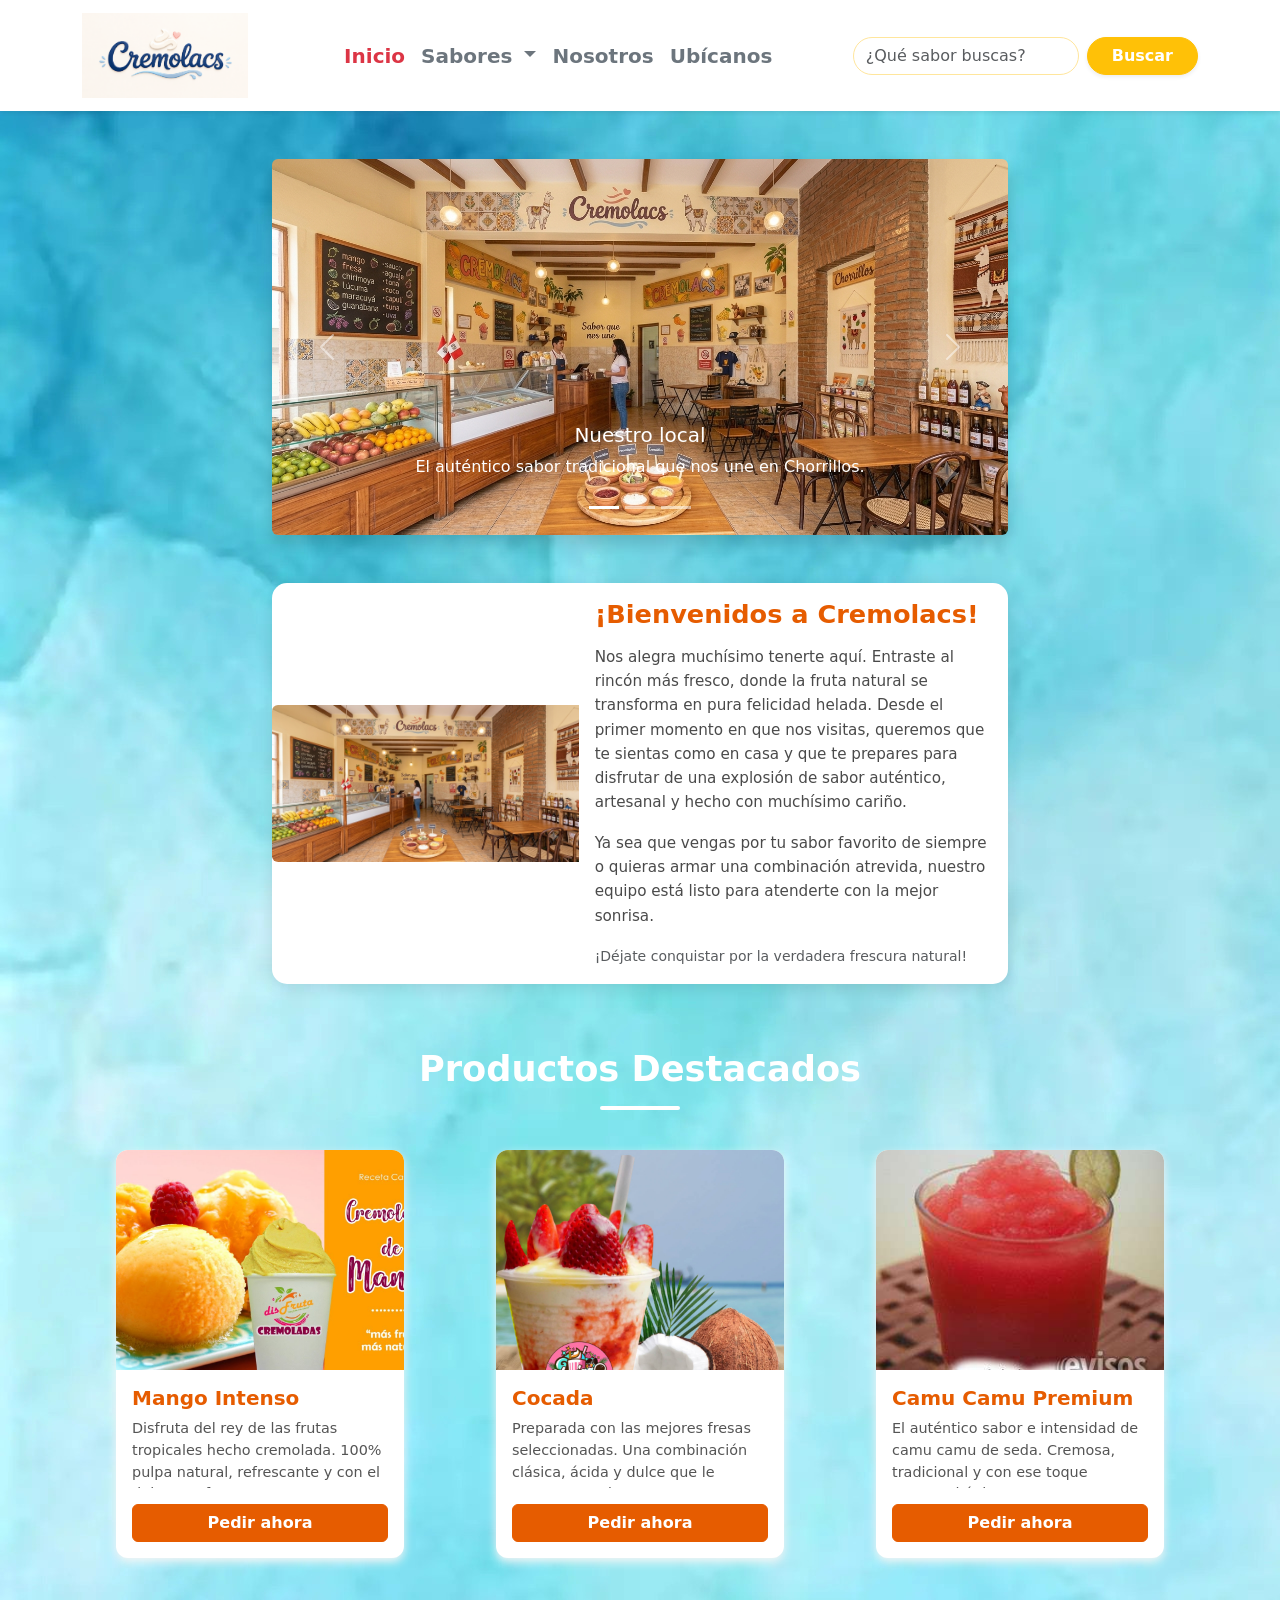
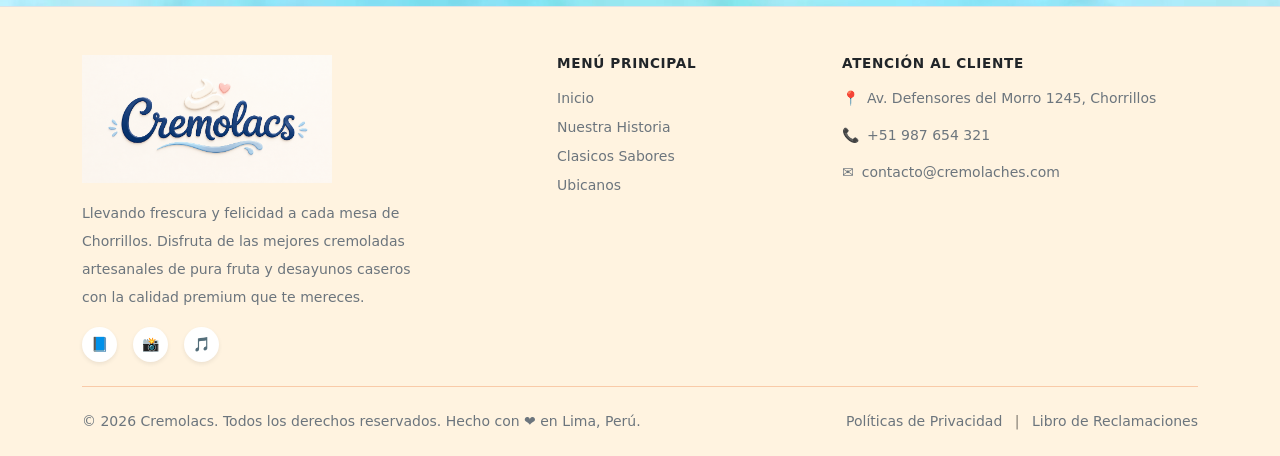
==== index.html @ 681eef6a "Primer commit de los archivos" ====
<!DOCTYPE html>
<html lang="es-PE">
<head>
    <meta charset="UTF-8">
    <meta name="viewport" content="width=device-width, initial-scale=1.0">
    <title>Cremoland</title>
    <link href="https://cdn.jsdelivr.net/npm/bootstrap@5.3.8/dist/css/bootstrap.min.css" rel="stylesheet" integrity="sha384-sRIl4kxILFvY47J16cr9ZwB07vP4J8+LH7qKQnuqkuIAvNWLzeN8tE5YBujZqJLB" crossorigin="anonymous">
    <link rel="stylesheet" href="css/styles.css">
    <link rel="preconnect" href="https://fonts.googleapis.com">
    <link rel="preconnect" href="https://fonts.gstatic.com" crossorigin>
    <link href="https://fonts.googleapis.com/css2?family=Oswald:wght@200..700&display=swap" rel="stylesheet">

</head>
<body>

<header>
  <nav class="navbar navbar-expand-lg navbar-light bg-white sticky-top shadow-sm py-2">
    <div class="container">
    
      <a class="navbar-brand d-flex align-items-center" href="index.html">
        <img src="img/cremolada.png" alt="Cremolacs" height="85" class="d-inline-block align-text-top">
      </a>
      
      <button class="navbar-toggler" type="button" data-bs-toggle="collapse" data-bs-target="#navbarCremolacs" aria-controls="navbarCremolacs" aria-expanded="false" aria-label="Toggle navigation">
        <span class="navbar-toggler-icon"></span>
      </button>
      
      <div class="collapse navbar-collapse" id="navbarCremolacs">
        
        <ul class="navbar-nav mx-auto mb-2 mb-lg-0 fw-bold fs-5">
          <li class="nav-item">
            <a class="nav-link active text-danger jpm-nav-active" aria-current="page" href="index.html">Inicio</a>
          </li>
          
          <li class="nav-item dropdown">
            <a class="nav-link dropdown-toggle text-secondary" href="#" role="button" data-bs-toggle="dropdown" aria-expanded="false">
              Sabores
            </a>
            <ul class="dropdown-menu border-0 shadow-sm fs-6">
              <li><a class="dropdown-item" href="clasicas.html">Frutas Clásicas</a></li>
              <li><a class="dropdown-item" href="especiales.html">Especiales</a></li>
              <li><hr class="dropdown-divider"></li>
              <li><a class="dropdown-item text-danger fw-bold" href="nuevos.html">¡Nuevos Sabores!</a></li>
            </ul>
          </li>

          <li class="nav-item">
            <a class="nav-link text-secondary" href="nosotros.html">Nosotros</a>
          </li>
          <li class="nav-item">
            <a class="nav-link text-secondary" href="ubicanos.html">Ubícanos</a>
          </li>
        </ul>
        
        <form class="d-flex" role="search">
          <input class="form-control me-2 rounded-pill border-warning-subtle" type="search" placeholder="¿Qué sabor buscas?" aria-label="Buscar"/>
          <button class="btn btn-warning fw-bold text-white rounded-pill px-4 shadow-sm jpm-btn-search" type="submit">Buscar</button>
        </form>
      </div>
    </div>
  </nav>
</header>

<section>
<div class="container my-5">
  <div class="row justify-content-center">
    <div class="col-md-10 col-lg-8">
      
      <div id="carouselExampleCaptions" class="carousel slide shadow rounded overflow-hidden">
        <div class="carousel-indicators">
          <button type="button" data-bs-target="#carouselExampleCaptions" data-bs-slide-to="0" class="active" aria-current="true" aria-label="Slide 1"></button>
          <button type="button" data-bs-target="#carouselExampleCaptions" data-bs-slide-to="1" aria-label="Slide 2"></button>
          <button type="button" data-bs-target="#carouselExampleCaptions" data-bs-slide-to="2" aria-label="Slide 3"></button>
        </div>
        <div class="carousel-inner">
          <div class="carousel-item active">
            <img src="img/banner1.png" class="d-block w-100" alt="cremolacs1">
            <div class="carousel-caption d-none d-md-block">
              <h5>Nuestro local</h5>
              <p>El auténtico sabor tradicional que nos une en Chorrillos.</p>
            </div>
          </div>
          <div class="carousel-item">
            <img src="img/banner2.png" class="d-block w-100" alt="cremolacs2">
            <div class="carousel-caption d-none d-md-block">
              <h5>Pura fruta fresca</h5>
              <p>Cremoladas artesanales preparadas con la mejor calidad premium.</p>
            </div>
          </div>
          <div class="carousel-item">
            <img src="img/banner3.png" class="d-block w-100" alt="cremolacs3">
            <div class="carousel-caption d-none d-md-block">
              <h5>Un Momento de Dulzura</h5>
              <p>Disfruta de un ambiente cálido y los mejores desayunos caseros.</p>
            </div>
          </div>
        </div>
        <button class="carousel-control-prev" type="button" data-bs-target="#carouselExampleCaptions" data-bs-slide="prev">
          <span class="carousel-control-prev-icon" aria-hidden="true"></span>
          <span class="visually-hidden">Previous</span>
        </button>
        <button class="carousel-control-next" type="button" data-bs-target="#carouselExampleCaptions" data-bs-slide="next">
          <span class="carousel-control-next-icon" aria-hidden="true"></span>
          <span class="visually-hidden">Next</span>
        </button>
      </div>

    </div>
  </div>
</div>
</section>

<section class="welcome-section">
  <div class="container my-5">
    <div class="row justify-content-center">
      <div class="col-md-10 col-lg-8">

        <div class="card mb-3 jpm-card-welcome">
          <div class="row g-0 align-items-center">
            
            <div class="col-md-5">
              <img src="img/banner1.png" class="img-fluid rounded-start" alt="Bienvenidos a Cremolacs">
            </div>
            
            <div class="col-md-7">
              <div class="card-body">
                
                <h5 class="card-title jpm-title-welcome">¡Bienvenidos a Cremolacs!</h5>
                
                <p class="card-text jpm-text-welcome">
                  Nos alegra muchísimo tenerte aquí. Entraste al rincón más fresco, donde la fruta natural se transforma en pura felicidad helada. Desde el primer momento en que nos visitas, queremos que te sientas como en casa y que te prepares para disfrutar de una explosión de sabor auténtico, artesanal y hecho con muchísimo cariño.
                </p>
            
                <p class="card-text jpm-text-welcome">
                  Ya sea que vengas por tu sabor favorito de siempre o quieras armar una combinación atrevida, nuestro equipo está listo para atenderte con la mejor sonrisa.
                </p>
                
                <p class="card-text"><small class="text-body-secondary">¡Déjate conquistar por la verdadera frescura natural!</small></p>
              </div>
            </div>

          </div>
        </div>

      </div>
    </div>
  </div>
</section>

<section class="jpm-featured-products-section">
  <div class="container my-5">
    

    <div class="row mb-4">
      <div class="col-12 text-center">
        <h2 class="jpm-main-title">Productos Destacados</h2>
        <hr class="jpm-title-divider mx-auto">
      </div>
    </div>

    
    <div class="row justify-content-center g-4">

    
      <div class="col-sm-6 col-md-4 d-flex justify-content-center">
        <div class="card jpm-card-product">
          <img src="img/mango.jpg" class="card-img-top" alt="Cremolada de Mango">
          <div class="card-body">
            <h5 class="card-title jpm-title-product">Mango Intenso</h5>
            <p class="card-text jpm-text-product">Disfruta del rey de las frutas tropicales hecho cremolada. 100% pulpa natural, refrescante y con el dulzor perfecto.</p>
            <a href="clasicas.html" class="btn jpm-btn-product">Pedir ahora</a>
          </div>
        </div>
      </div>

  
      <div class="col-sm-6 col-md-4 d-flex justify-content-center">
        <div class="card jpm-card-product">
          <img src="img/cocada.jpg" class="card-img-top" alt="Cocada">
          <div class="card-body">
            <h5 class="card-title jpm-title-product">Cocada</h5>
            <p class="card-text jpm-text-product">Preparada con las mejores fresas seleccionadas. Una combinación clásica, ácida y dulce que le encanta a todos.</p>
            <a href="especiales.html" class="btn jpm-btn-product">Pedir ahora</a>
          </div>
        </div>
      </div>


      <div class="col-sm-6 col-md-4 d-flex justify-content-center">
        <div class="card jpm-card-product">
          <img src="img/camucamu.jpg" class="card-img-top" alt="Cremolada de Camu Camu">
          <div class="card-body">
            <h5 class="card-title jpm-title-product">Camu Camu Premium</h5>
            <p class="card-text jpm-text-product">El auténtico sabor e intensidad de camu camu de seda. Cremosa, tradicional y con ese toque artesanal único.</p>
            <a href="nuevos.html" class="btn jpm-btn-product">Pedir ahora</a>
          </div>
        </div>
      </div>

    </div>
  </div>
 </section>
    

 <footer class="jpm-bg-orange-subtle text-dark pt-5 pb-4 mt-5 border-top jpm-border-orange">
  <div class="container">
    <div class="row g-4">
      
  
      <div class="col-lg-4 col-md-6">
        <a href="index.html" class="d-block mb-3 text-decoration-none">
          <img src="img/cremolada.png" alt="Logo Cremolacs" class="jpm-logo-footer img-fluid">
        </a>
        
        <p class="text-secondary small lh-lg">
          Llevando frescura y felicidad a cada mesa de Chorrillos. Disfruta de las mejores cremoladas artesanales de pura fruta y desayunos caseros con la calidad premium que te mereces.
        </p>
        <div class="d-flex gap-3 mt-3">
          <a href="#" class="btn btn-white bg-white btn-sm rounded-circle d-flex align-items-center justify-content-center shadow-sm jpm-social-btn">📘</a>
          <a href="#" class="btn btn-white bg-white btn-sm rounded-circle d-flex align-items-center justify-content-center shadow-sm jpm-social-btn">📸</a>
          <a href="#" class="btn btn-white bg-white btn-sm rounded-circle d-flex align-items-center justify-content-center shadow-sm jpm-social-btn">🎵</a>
        </div>
      </div>

      
      <div class="col-lg-3 col-md-6 offset-lg-1">
        <h5 class="fw-bold text-dark h6 mb-3 text-uppercase jpm-tracking-wider">Menú Principal</h5>
        <ul class="list-unstyled d-flex flex-column gap-2 small">
          <li><a href="index.html" class="text-secondary text-decoration-none jpm-hover-orange">Inicio</a></li>
          <li><a href="nosotros.html" class="text-secondary text-decoration-none jpm-hover-orange">Nuestra Historia</a></li>
          <li><a href="clasicas.html" class="text-secondary text-decoration-none jpm-hover-orange">Clasicos Sabores</a></li>
          <li><a href="ubicanos.html" class="text-secondary text-decoration-none jpm-hover-orange">Ubicanos</a></li>
        </ul>
      </div>

      
      <div class="col-lg-4 col-md-12">
        <h5 class="fw-bold text-dark h6 mb-3 text-uppercase jpm-tracking-wider">Atención al Cliente</h5>
        <ul class="list-unstyled d-flex flex-column gap-3 small text-secondary">
          <li class="d-flex align-items-center gap-2">
            <span>📍</span> Av. Defensores del Morro 1245, Chorrillos
          </li>
          <li class="d-flex align-items-center gap-2">
            <span>📞</span> +51 987 654 321
          </li>
          <li class="d-flex align-items-center gap-2">
            <span>✉️</span> contacto@cremolaches.com
          </li>
        </ul>
      </div>

    </div>

   
    <hr class="jpm-text-orange-dark my-4">
    
    
    <div class="row align-items-center">
      <div class="col-md-7 text-center text-md-start">
        <p class="mb-0 small text-secondary">&copy; 2026 Cremolacs. Todos los derechos reservados. Hecho con ❤️ en Lima, Perú.</p>
      </div>
      <div class="col-md-5 text-center text-md-end mt-2 mt-md-0">
        <ul class="list-inline mb-0 small">
          <li class="list-inline-item"><a href="#" class="text-secondary text-decoration-none jpm-hover-orange">Políticas de Privacidad</a></li>
          <li class="list-inline-item text-black-50">|</li>
          <li class="list-inline-item"><a href="#" class="text-secondary text-decoration-none jpm-hover-orange">Libro de Reclamaciones</a></li>
        </ul>
      </div>
    </div>

  </div>
</footer>

<script src="https://cdn.jsdelivr.net/npm/bootstrap@5.3.8/dist/js/bootstrap.bundle.min.js" integrity="sha384-FKyoEForCGlyvwx9Hj09JcYn3nv7wiPVlz7YYwJrWVcXK/BmnVDxM+D2scQbITxI" crossorigin="anonymous"></script>
</body>
</html>
---- css/styles.css ----
*{
    margin:0;
    padding:0;
    box-sizing:border-box;
    
}

.jpm-oswald- {
  font-family: "Oswald", sans-serif;
  font-optical-sizing: auto;
  font-weight: weight;
  font-style: normal;
}
body{
    margin:0;
    background-image: url("../img/OIP.jpg");
}

.jpm-card-welcome {
    max-width: 100%;
    border: none;
    border-radius: 15px;
    box-shadow: 0 4px 15px rgba(0, 0, 0, 0.1);
    overflow: hidden;
    background-color: #ffffff;
    transition: transform 0.3s ease;
} 
.jpm-card-welcome:hover {
    transform: translateY(-5px);
}
.jpm-title-welcome {
   color: #e65c00; 
    font-weight: 700;
    font-size: 1.6rem;
    margin-bottom: 15px;
}
.jpm-text-welcome {
    color: #4a4a4a;
    font-size: 0.95rem;
    line-height: 1.6;
}

.jpm-main-title {
  color: white;
  font-size: 2.2rem;
  font-weight: 700;
  margin-bottom: 10px;

  & + .jpm-title-divider {
    width: 80px;
    height: 4px;
    background-color: white;
    border: none;
    border-radius: 2px;
    opacity: 1;
  }
}

.jpm-card-product {
  width: 18rem;
  border: none;
  border-radius: 12px;
  box-shadow: 0 4px 10px whitesmoke;
  overflow: hidden;
  transition: transform 0.3s ease, box-shadow 0.3s ease;

  &:hover {
    transform: translateY(-5px);
    box-shadow: 0 6px 15px rgba(0, 0, 0, 0.15);
  }

  .card-img-top {
    height: 220px; 
    object-fit: cover;
  }

  .jpm-title-product {
    color: #e65c00; 
    font-weight: 700;
    font-size: 1.25rem;
  }

  .jpm-text-product {
    color: #555555;
    font-size: 0.9rem;
    height: 70px;
    overflow: hidden;
  }
  .btn.jpm-btn-product {
    background-color: #e65c00;
    border-color: #e65c00;
    color: #ffffff;
    font-weight: 600;
    width: 100%;

    &:hover {
      background-color: #cc5200;
      border-color: #cc5200;
      color: #ffffff;
    }
  }
}


.jpm-carousel-item img {
    height: 450px; 
    object-fit: cover;
    object-position: center;
}


.jpm-seccion-clasicos {

  .jpm-main-title {
    text-align: center;
    font-weight: bold;
    margin-bottom: 1rem;
    font-size: 2.5rem;
    color: red; 
  }
  .jpm-card {
    width: 18rem;    
    margin: 0 auto;  
    border: 2px solid #FBC4AB; 
    border-radius: 16px;
    overflow: hidden;
    background-color: #ffffff;
    box-shadow: 0 4px 10px rgba(0, 0, 0, 0.05);
    transition: transform 0.3s ease, box-shadow 0.3s ease, border-color 0.3s ease;

    &:hover {
      transform: translateY(-5px);
      box-shadow: 0 8px 20px rgba(208, 90, 63, 0.15);
      border-color: cornflowerblue; 
    }
  }
  .jpm-card-img {
    height: 200px;
    object-fit: cover;
  }
  .jpm-card-body {
    display: flex;
    flex-direction: column;
    text-align: center;
    height: 100%; 
    padding: 1.25rem;
  }
  .jpm-card-title {
    font-size: 1.35rem;
    font-weight: 700;
    color: #D05A3F;
    margin-bottom: 12px;
  }
  .jpm-card-text {
    font-size: 0.9rem;
    color: #5C4A42;
    flex-grow: 1; 
    min-height: 4.5rem; 
    display: flex;
    align-items: center;
    justify-content: center;
    margin-bottom: 15px;
  }
}



.jpm-seccion-especiales {
  
  .jpm-main-title {
    text-align: center;
    font-weight: bold;
    margin-bottom: 1rem;
    font-size: 2.5rem;
    color: #D05A3F;
  }

  .jpm-card {
    width: 18rem;    
    margin: 0 auto;  
    border: 2px solid #FBC4AB; 
    border-radius: 16px;
    overflow: hidden;
    background-color: #ffffff;
    box-shadow: 0 4px 10px rgba(0, 0, 0, 0.05);
    transition: transform 0.3s ease, box-shadow 0.3s ease, border-color 0.3s ease;
    &:hover {
      transform: translateY(-5px);
      box-shadow: 0 8px 20px rgba(208, 90, 63, 0.15);
      border-color: #D05A3F; 
    }
  }
  .jpm-card-img {
    height: 200px;
    object-fit: cover;
  }
  .jpm-card-body {
    display: flex;
    flex-direction: column;
    text-align: center;
    height: 100%; 
    padding: 1.25rem;
  }
  .jpm-card-title {
    font-size: 1.35rem;
    font-weight: 700;
    color: #D05A3F;
    margin-bottom: 12px;
  }
  .jpm-card-text {
    font-size: 0.9rem;
    color: #5C4A42;
    flex-grow: 1; 
    min-height: 4.5rem; 
    display: flex;
    align-items: center;
    justify-content: center;
    margin-bottom: 15px;
  }
}







.jpm-ubicaciones {
  padding: 60px 0;
  background: none;
  .jpm-tabla {
    border-collapse: separate;
    border-spacing: 0;
    border-radius: 12px;
    overflow: hidden;
    box-shadow: 0 8px 24px rgba(0, 0, 0, 0.12); 
    border: none;

  thead tr th {
      background-color: #ffb37e; 
      color: #ffffff;
      font-weight: 600;
      padding: 16px 20px;
      border: none;
    }
    tbody tr {
      th, td {
        background-color: #ffffff; 
        color: #2d3748;
        padding: 16px 20px;
        border-bottom: 1px solid #edf2f7;
        vertical-align: middle;
      }
      &:hover th,
      &:hover td {
        background-color: #f7fafc;
      }
      &:last-child th,
      &:last-child td {
        border-bottom: none;
      }
    }
  }
}  



.jpm-card-container {
  background-color: #FFE5D9;
  border: 2px solid #FBC4AB;
  border-radius: 16px;
  padding: 25px;
  max-width: 850px;
  margin: 0 auto;

  .jpm-card-title {
    margin: 0 0 12px 0;
    color: #D05A3F;
    font-size: 24px;
  }
  .jpm-card-text {
    margin: 8px 0;
    color: #5C4A42;
    font-size: 15px;
  }
  .jpm-card-button {
    display: inline-block;
    margin-top: 15px;
    padding: 10px 18px;
    background-color: #FBC4AB;
    color: #722F1E;
    text-decoration: none;
    font-weight: bold;
    border-radius: 6px;
  }
  .jpm-card-map {
    iframe {
      display: block;
      width: 100%;
      border: 0;
      border-radius: 8px;
    }
  }
}

.jpm-contacto-seccion {
  padding: 60px 0;
  background: none;

  .jpm-contacto-tarjeta {
    background-color: #ffffff; 
    padding: 40px;
    border-radius: 12px;
    box-shadow: 0 8px 24px rgba(0, 0, 0, 0.12); 
    max-width: 700px; 
    margin: 0 auto; 
    h2 {
      color: #2d3748;
      font-weight: 700;
    }
    .form-label {
      color: #4a5568;
      font-weight: 600;
    }
    .jpm-btn-enviar {
      background-color: #ffb37e;
      color: #ffffff;
      font-weight: 600;
      padding: 12px 35px;
      border-radius: 8px;
      border: none;
      transition: background-color 0.2s ease, transform 0.1s ease;
      &:hover {
        background-color: #ff9e59; 
        color: #ffffff;
      }
      &:active {
        transform: scale(0.98); 
      }
    }
  }
}



footer {
  &.jpm-bg-orange-subtle {
    background-color: #fff3e0;
  }
  
  &.jpm-border-orange {
    border-color: #ff9800;
  }
  hr.jpm-text-orange-dark {
    color: #e65100;
    border-color: #e65100;
    opacity: 0.25;
  }
  .jpm-logo-footer {
    max-width: 250px;
    height: auto;
    display: block;
    object-fit: contain;
  }
  .jpm-social-btn {
    width: 35px;
    height: 35px;
    padding: 0;
    transition: transform 0.2s ease;

    &:hover {
      transform: scale(1.1);
    }
  }
  .jpm-hover-orange:hover {
    color: #ff9800;
  }
  .jpm-tracking-wider {
    letter-spacing: 0.05em;
    font-size: 0.85rem;
  }
}
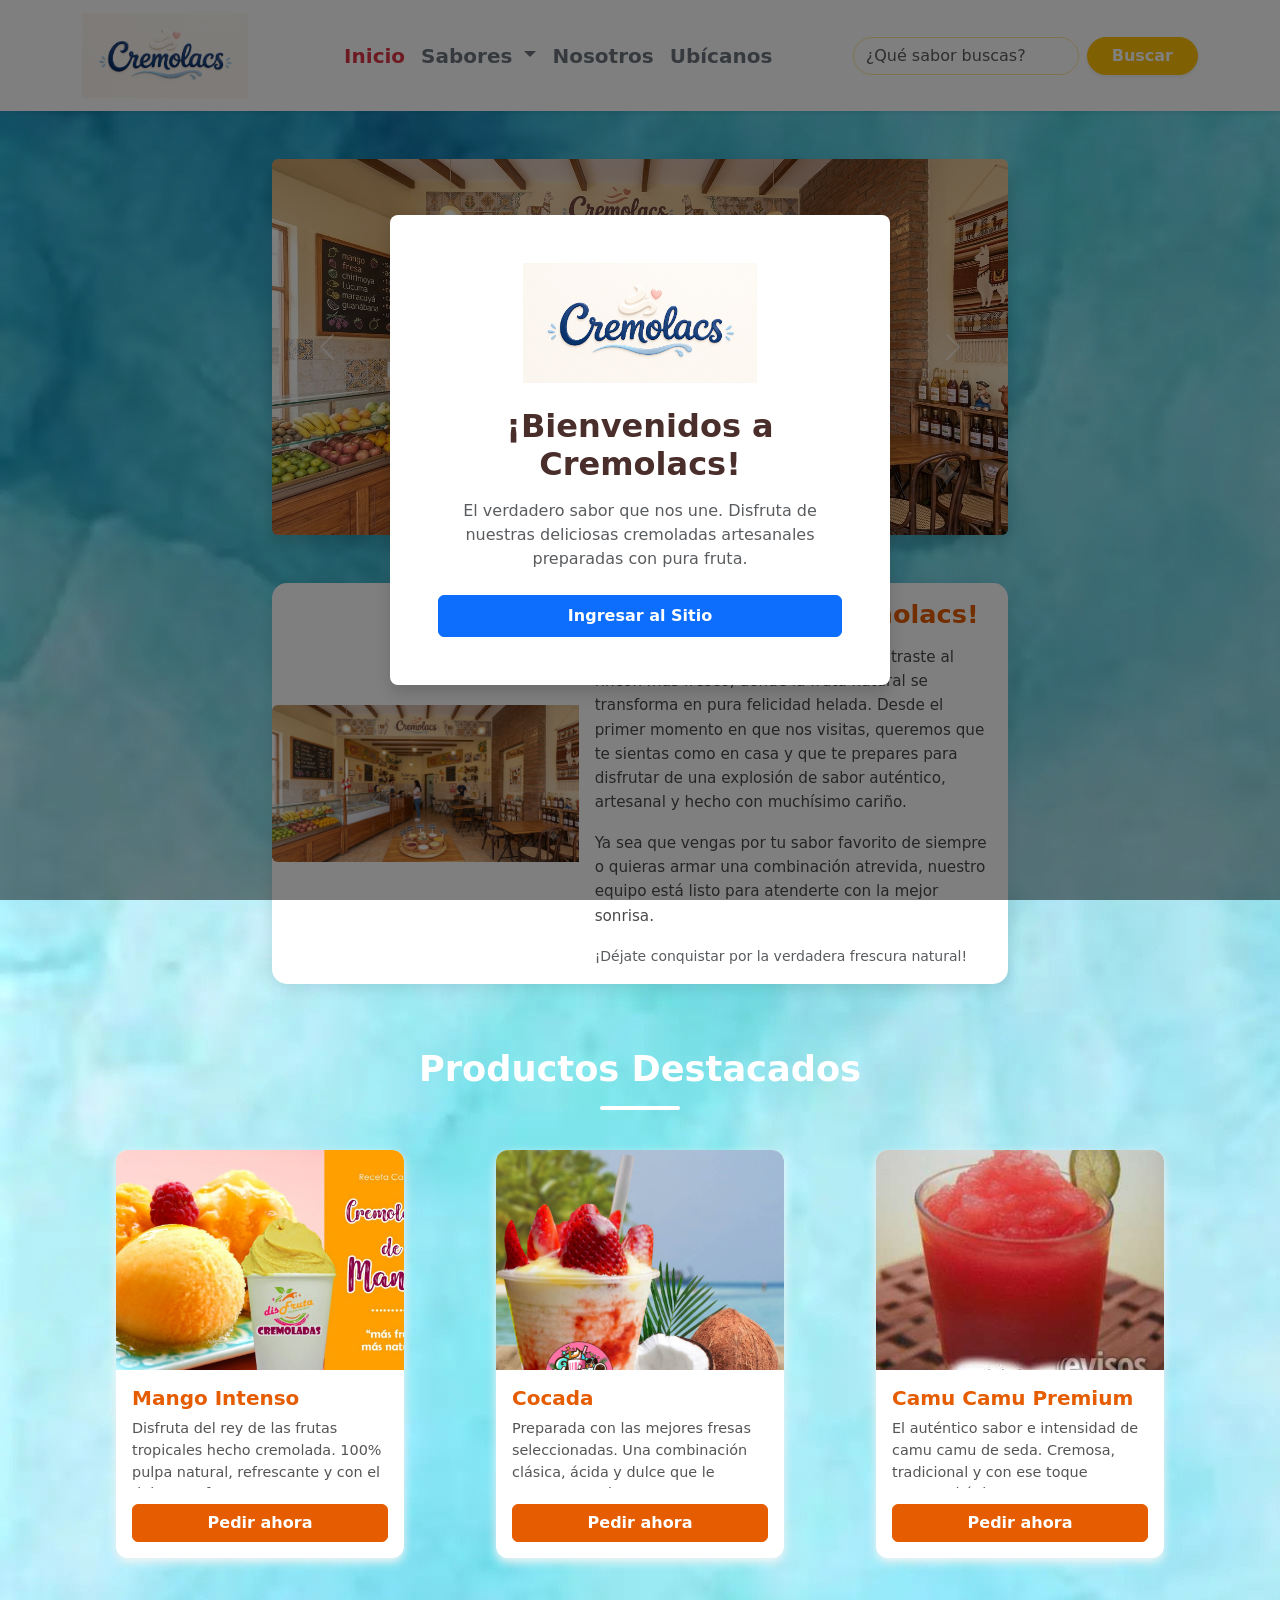
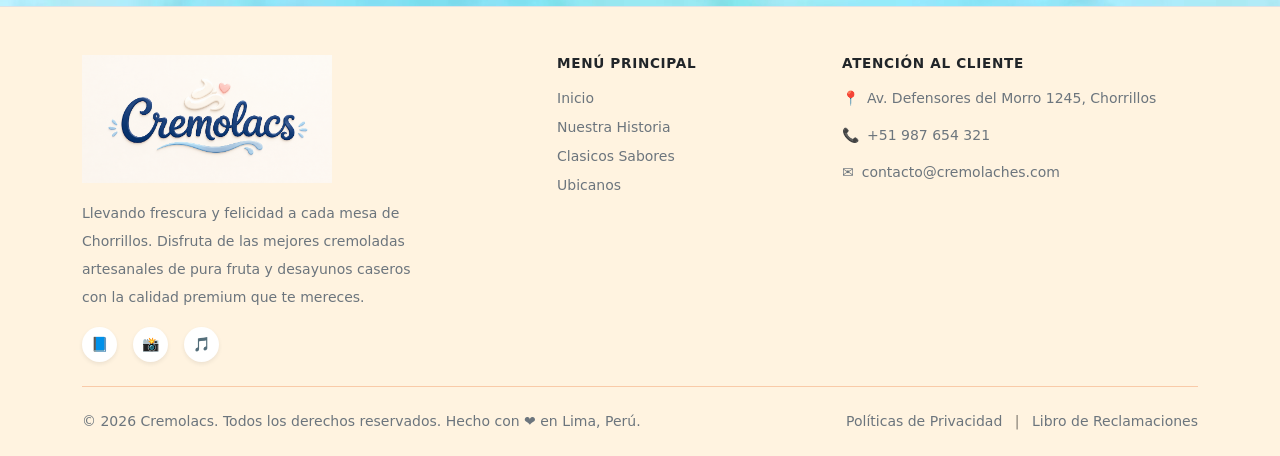
==== commit 6bfba58e: "agregue la carpeta java scrip y tambien agregando el modal de boostrap en el index" ====
--- a/index.html
+++ b/index.html
@@ -271,6 +271,36 @@
   </div>
 </footer>
 
-<script src="https://cdn.jsdelivr.net/npm/bootstrap@5.3.8/dist/js/bootstrap.bundle.min.js" integrity="sha384-FKyoEForCGlyvwx9Hj09JcYn3nv7wiPVlz7YYwJrWVcXK/BmnVDxM+D2scQbITxI" crossorigin="anonymous"></script>
+<div class="modal fade" id="jpmModalAutomatico" tabindex="-1" aria-hidden="true" data-bs-backdrop="static">
+    <div class="modal-dialog modal-dialog-centered">
+      <div class="modal-content border-0 shadow rounded-3">
+        
+       
+        <div class="modal-body text-center p-5">
+          
+          
+          <img src="img/cremolada.png" alt="Logo Cremolacs" class="img-fluid mb-4" style="max-height: 120px;">
+          
+        
+          <h2 class="fw-bold mb-3" style="color: #4A2E2B;">¡Bienvenidos a Cremolacs!</h2>
+          <p class="text-muted mb-4">El verdadero sabor que nos une. Disfruta de nuestras deliciosas cremoladas artesanales preparadas con pura fruta.</p>
+          
+          
+          <button type="button" class="btn btn-primary jpm-btn w-100 py-2 rounded-2 fw-semibold" data-bs-dismiss="modal">
+            Ingresar al Sitio
+          </button>
+          
+        </div>
+
+      </div>
+    </div>
+  </div>
+
+
+  <script src="https://cdn.jsdelivr.net/npm/bootstrap@5.3.8/dist/js/bootstrap.bundle.min.js" integrity="sha384-FKyoEForCGlyvwx9Hj09JcYn3nv7wiPVlz7YYwJrWVcXK/BmnVDxM+D2scQbITxI" crossorigin="anonymous"></script>
+
+  <script src="java/modal.js"></script>
+
+
 </body>
 </html>
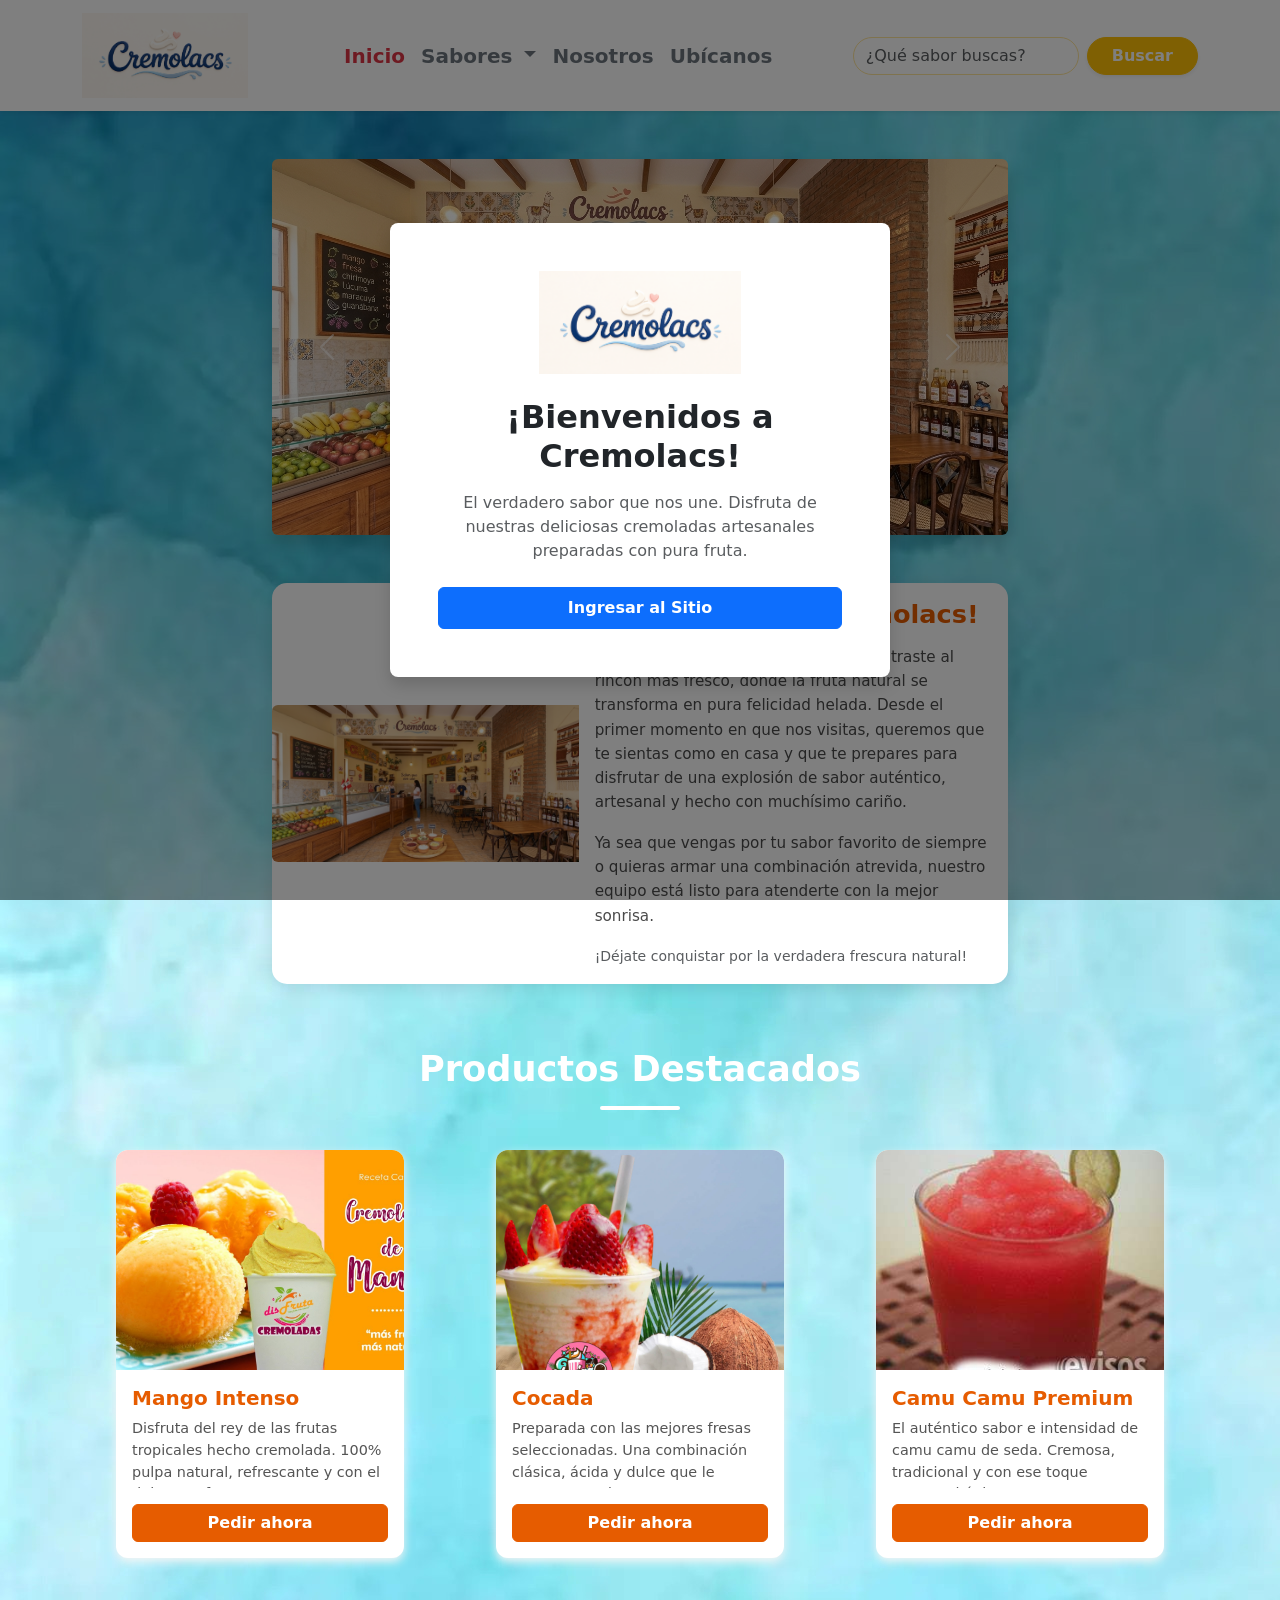
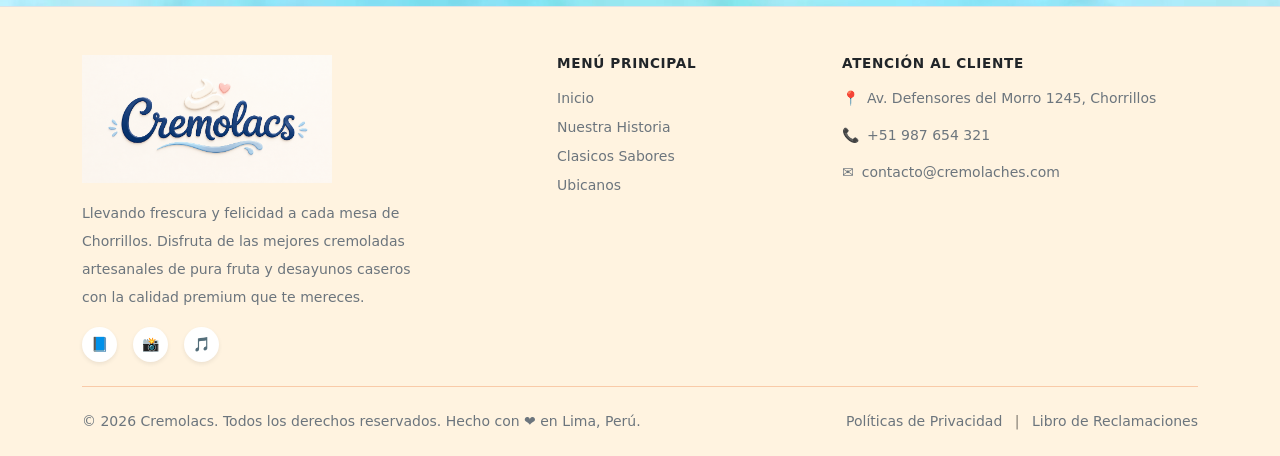
==== commit 8ae4ce58: "modifique levemente mi modal." ====
--- a/index.html
+++ b/index.html
@@ -275,14 +275,14 @@
     <div class="modal-dialog modal-dialog-centered">
       <div class="modal-content border-0 shadow rounded-3">
         
-       
+        
         <div class="modal-body text-center p-5">
           
-          
-          <img src="img/cremolada.png" alt="Logo Cremolacs" class="img-fluid mb-4" style="max-height: 120px;">
-          
-        
-          <h2 class="fw-bold mb-3" style="color: #4A2E2B;">¡Bienvenidos a Cremolacs!</h2>
+        
+          <img src="img/cremolada.png" alt="Logo Cremolacs" class="img-fluid mb-4 w-50">
+          
+         
+          <h2 class="fw-bold mb-3 text-dark">¡Bienvenidos a Cremolacs!</h2>
           <p class="text-muted mb-4">El verdadero sabor que nos une. Disfruta de nuestras deliciosas cremoladas artesanales preparadas con pura fruta.</p>
           
           
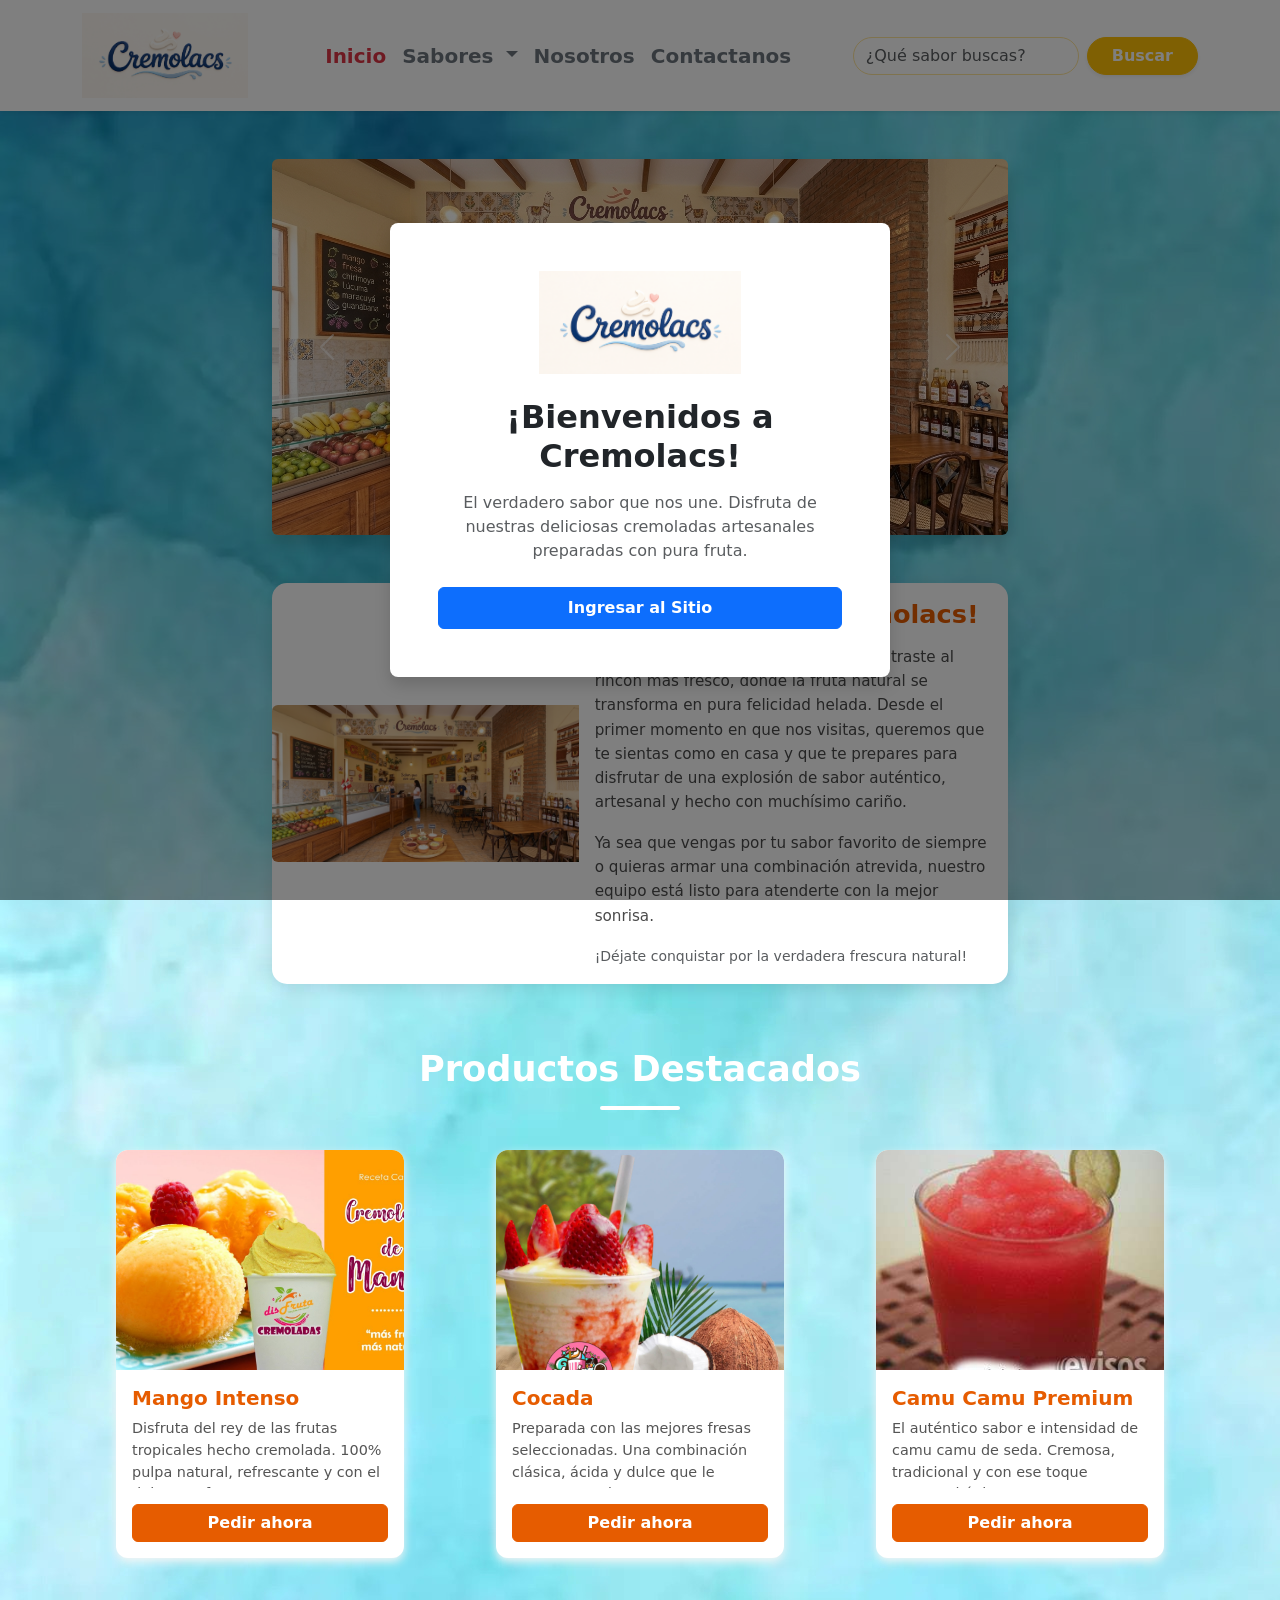
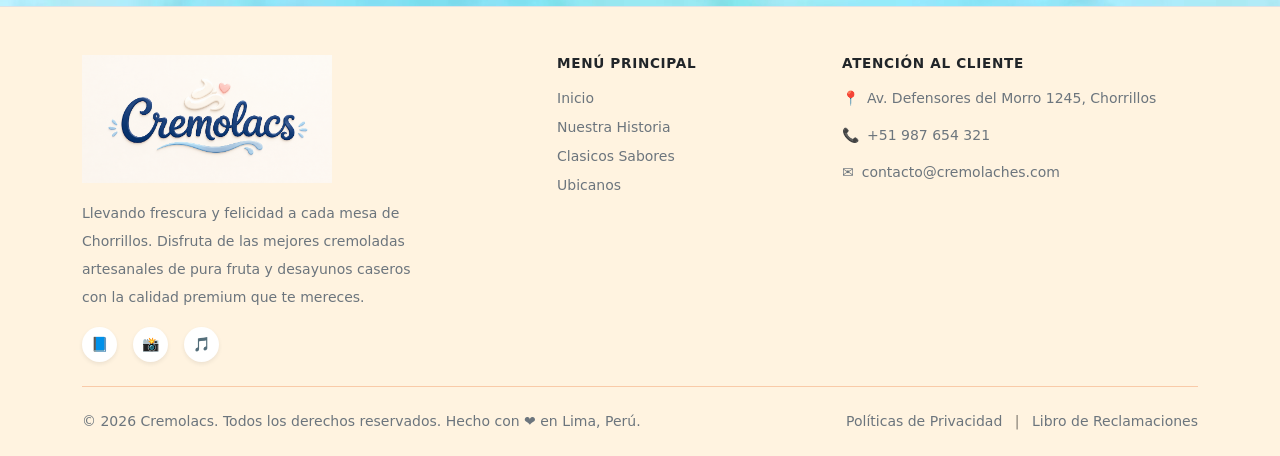
==== commit 4c7044b6: "modifique ubicanos a contactanos" ====
--- a/index.html
+++ b/index.html
@@ -48,7 +48,7 @@
             <a class="nav-link text-secondary" href="nosotros.html">Nosotros</a>
           </li>
           <li class="nav-item">
-            <a class="nav-link text-secondary" href="ubicanos.html">Ubícanos</a>
+            <a class="nav-link text-secondary" href="ubicanos.html">Contactanos</a>
           </li>
         </ul>
         
--- a/css/styles.css
+++ b/css/styles.css
@@ -219,11 +219,64 @@
   }
 }
 
-
-
-
-
-
+.jpm-section-nuevos {
+
+  .jpm-main-title {
+    text-align: center;
+    font-weight: bold;
+    margin-bottom: 1rem;
+    font-size: 2.5rem;
+    color: red; 
+  }
+
+  .jpm-card-nuevos {
+    width: 18rem;    
+    margin: 0 auto;  
+    border: 2px solid #FBC4AB; 
+    border-radius: 16px;
+    overflow: hidden;
+    background-color: #ffffff;
+    box-shadow: 0 4px 10px rgba(0, 0, 0, 0.05);
+    transition: transform 0.3s ease, box-shadow 0.3s ease, border-color 0.3s ease;
+
+    &:hover {
+      transform: translateY(-5px);
+      box-shadow: 0 8px 20px rgba(208, 90, 63, 0.15);
+      border-color: cornflowerblue; 
+    }
+  }
+
+  .jpm-card-img-nuevos {
+    height: 200px;
+    object-fit: cover;
+  }
+
+  .jpm-card-body-nuevos {
+    display: flex;
+    flex-direction: column;
+    text-align: center;
+    height: 100%; 
+    padding: 1.25rem;
+  }
+
+  .jpm-card-title-nuevos {
+    font-size: 1.35rem;
+    font-weight: 700;
+    color: #D05A3F;
+    margin-bottom: 12px;
+  }
+
+  .jpm-card-text-nuevos {
+    font-size: 0.9rem;
+    color: #5C4A42;
+    flex-grow: 1; 
+    min-height: 4.5rem; 
+    display: flex;
+    align-items: center;
+    justify-content: center;
+    margin-bottom: 15px;
+  }
+}
 
 .jpm-ubicaciones {
   padding: 60px 0;
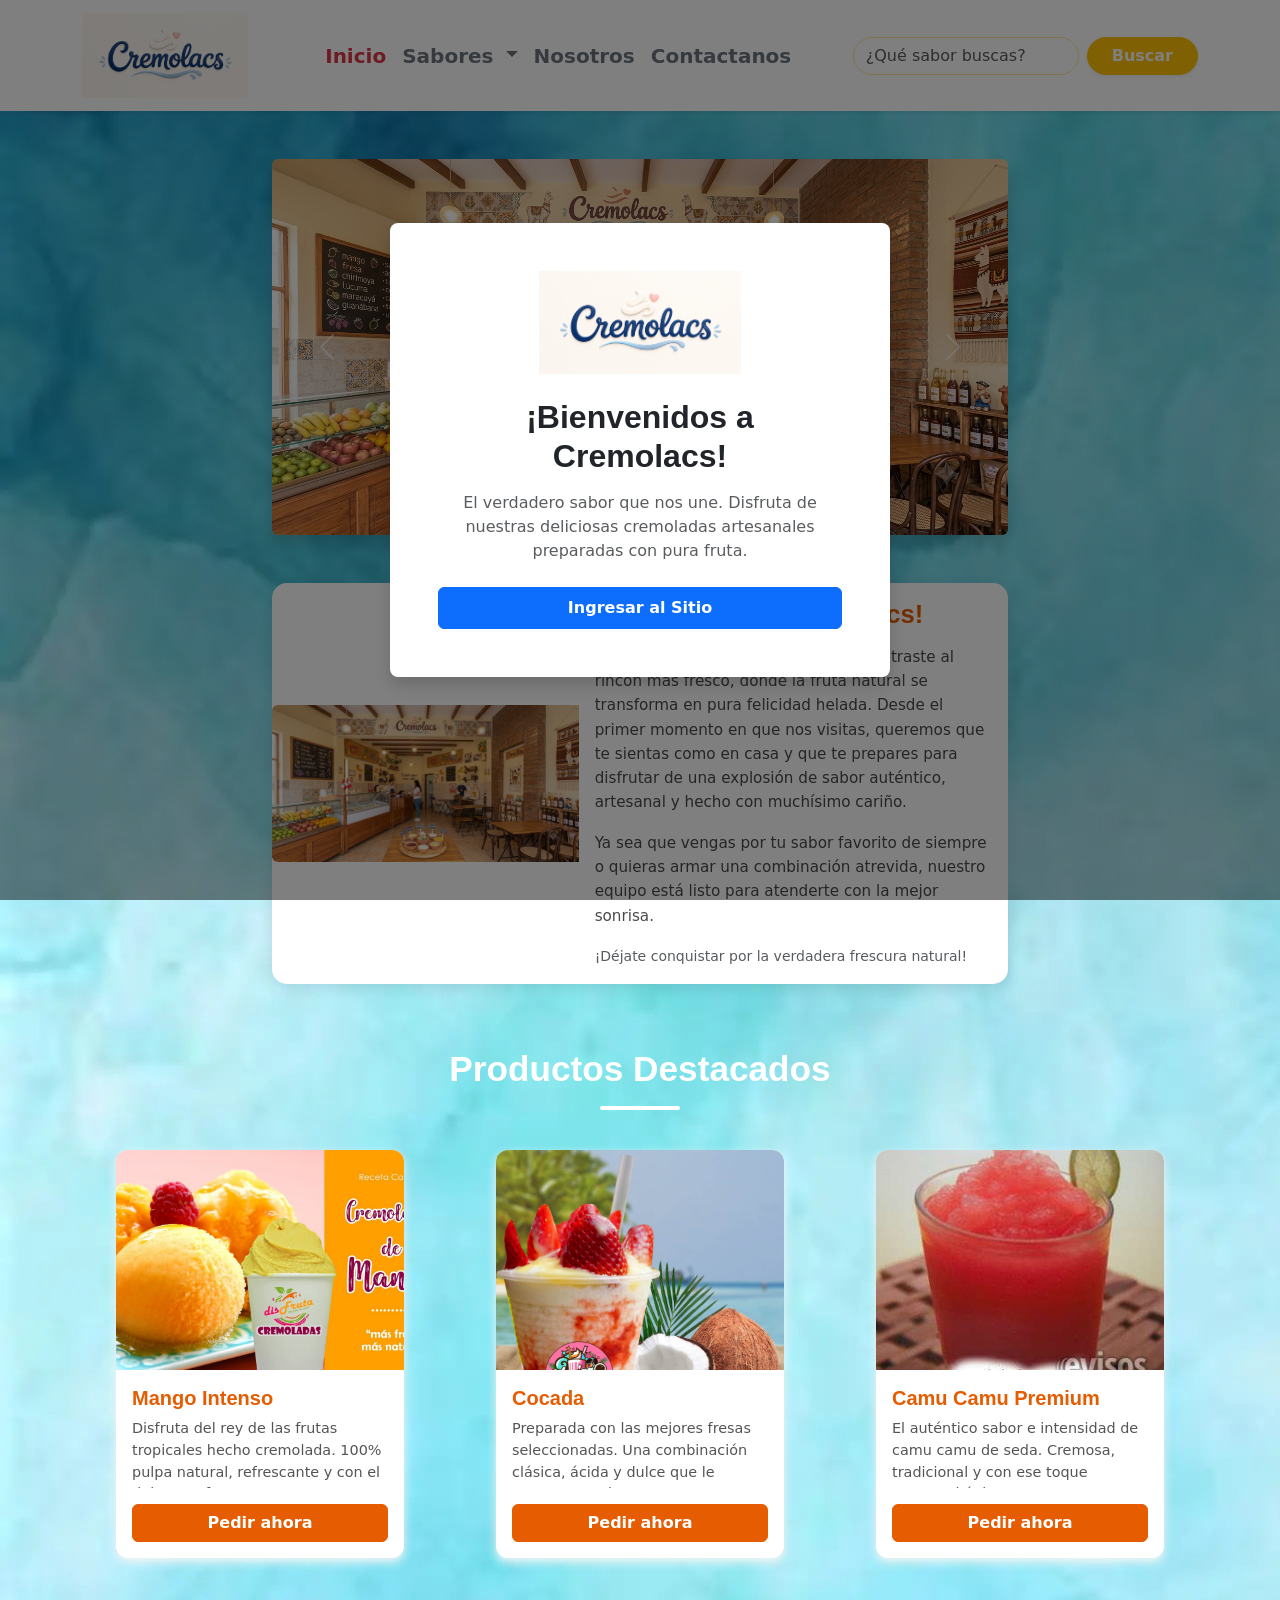
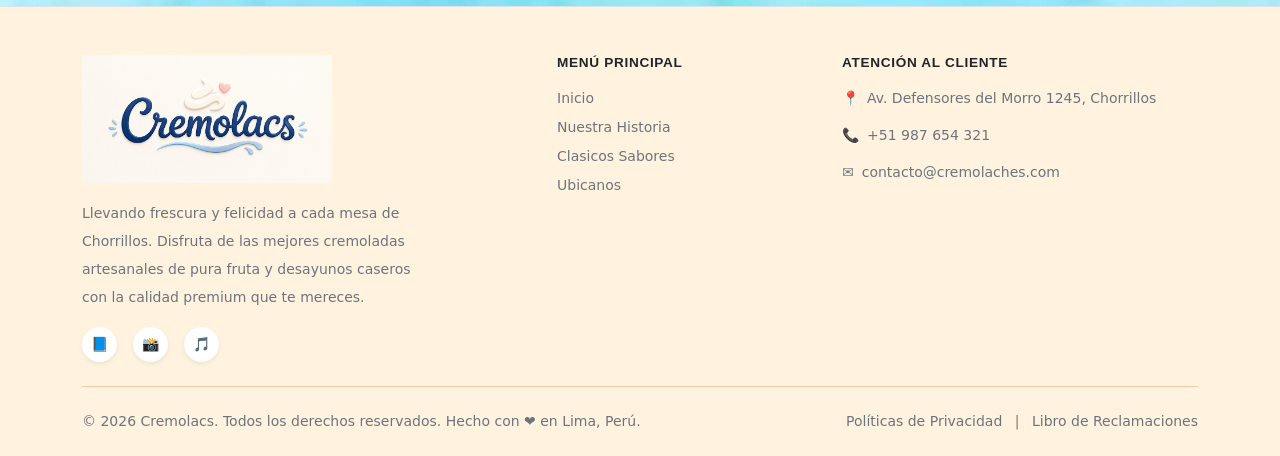
==== commit f41d3349: "ultima modifcacion agregando fuente de oswald en mis titulos y subtitulos de cada pagina." ====
--- a/index.html
+++ b/index.html
@@ -76,21 +76,21 @@
           <div class="carousel-item active">
             <img src="img/banner1.png" class="d-block w-100" alt="cremolacs1">
             <div class="carousel-caption d-none d-md-block">
-              <h5>Nuestro local</h5>
+              <h5 class="jpm-h5">Nuestro local</h5>
               <p>El auténtico sabor tradicional que nos une en Chorrillos.</p>
             </div>
           </div>
           <div class="carousel-item">
             <img src="img/banner2.png" class="d-block w-100" alt="cremolacs2">
             <div class="carousel-caption d-none d-md-block">
-              <h5>Pura fruta fresca</h5>
+              <h5 class="jpm-h5">Pura fruta fresca</h5>
               <p>Cremoladas artesanales preparadas con la mejor calidad premium.</p>
             </div>
           </div>
           <div class="carousel-item">
             <img src="img/banner3.png" class="d-block w-100" alt="cremolacs3">
             <div class="carousel-caption d-none d-md-block">
-              <h5>Un Momento de Dulzura</h5>
+              <h5 class="jpm-h5">Un Momento de Dulzura</h5>
               <p>Disfruta de un ambiente cálido y los mejores desayunos caseros.</p>
             </div>
           </div>
@@ -125,7 +125,7 @@
             <div class="col-md-7">
               <div class="card-body">
                 
-                <h5 class="card-title jpm-title-welcome">¡Bienvenidos a Cremolacs!</h5>
+                <h5 class="card-title jpm-title-welcome jpm-h5">¡Bienvenidos a Cremolacs!</h5>
                 
                 <p class="card-text jpm-text-welcome">
                   Nos alegra muchísimo tenerte aquí. Entraste al rincón más fresco, donde la fruta natural se transforma en pura felicidad helada. Desde el primer momento en que nos visitas, queremos que te sientas como en casa y que te prepares para disfrutar de una explosión de sabor auténtico, artesanal y hecho con muchísimo cariño.
@@ -153,7 +153,7 @@
 
     <div class="row mb-4">
       <div class="col-12 text-center">
-        <h2 class="jpm-main-title">Productos Destacados</h2>
+        <h2 class="jpm-main-title jpm-h2">Productos Destacados</h2>
         <hr class="jpm-title-divider mx-auto">
       </div>
     </div>
@@ -166,7 +166,7 @@
         <div class="card jpm-card-product">
           <img src="img/mango.jpg" class="card-img-top" alt="Cremolada de Mango">
           <div class="card-body">
-            <h5 class="card-title jpm-title-product">Mango Intenso</h5>
+            <h5 class="card-title jpm-title-product jpm-h5">Mango Intenso</h5>
             <p class="card-text jpm-text-product">Disfruta del rey de las frutas tropicales hecho cremolada. 100% pulpa natural, refrescante y con el dulzor perfecto.</p>
             <a href="clasicas.html" class="btn jpm-btn-product">Pedir ahora</a>
           </div>
@@ -178,7 +178,7 @@
         <div class="card jpm-card-product">
           <img src="img/cocada.jpg" class="card-img-top" alt="Cocada">
           <div class="card-body">
-            <h5 class="card-title jpm-title-product">Cocada</h5>
+            <h5 class="card-title jpm-title-product jpm-h5">Cocada</h5>
             <p class="card-text jpm-text-product">Preparada con las mejores fresas seleccionadas. Una combinación clásica, ácida y dulce que le encanta a todos.</p>
             <a href="especiales.html" class="btn jpm-btn-product">Pedir ahora</a>
           </div>
@@ -190,7 +190,7 @@
         <div class="card jpm-card-product">
           <img src="img/camucamu.jpg" class="card-img-top" alt="Cremolada de Camu Camu">
           <div class="card-body">
-            <h5 class="card-title jpm-title-product">Camu Camu Premium</h5>
+            <h5 class="card-title jpm-title-product jpm-h5">Camu Camu Premium</h5>
             <p class="card-text jpm-text-product">El auténtico sabor e intensidad de camu camu de seda. Cremosa, tradicional y con ese toque artesanal único.</p>
             <a href="nuevos.html" class="btn jpm-btn-product">Pedir ahora</a>
           </div>
@@ -224,7 +224,7 @@
 
       
       <div class="col-lg-3 col-md-6 offset-lg-1">
-        <h5 class="fw-bold text-dark h6 mb-3 text-uppercase jpm-tracking-wider">Menú Principal</h5>
+        <h5 class="fw-bold text-dark h6 mb-3 text-uppercase jpm-tracking-wider jpm-h5">Menú Principal</h5>
         <ul class="list-unstyled d-flex flex-column gap-2 small">
           <li><a href="index.html" class="text-secondary text-decoration-none jpm-hover-orange">Inicio</a></li>
           <li><a href="nosotros.html" class="text-secondary text-decoration-none jpm-hover-orange">Nuestra Historia</a></li>
@@ -235,7 +235,7 @@
 
       
       <div class="col-lg-4 col-md-12">
-        <h5 class="fw-bold text-dark h6 mb-3 text-uppercase jpm-tracking-wider">Atención al Cliente</h5>
+        <h5 class="fw-bold text-dark h6 mb-3 text-uppercase jpm-tracking-wider jpm-h5">Atención al Cliente</h5>
         <ul class="list-unstyled d-flex flex-column gap-3 small text-secondary">
           <li class="d-flex align-items-center gap-2">
             <span>📍</span> Av. Defensores del Morro 1245, Chorrillos
@@ -282,7 +282,7 @@
           <img src="img/cremolada.png" alt="Logo Cremolacs" class="img-fluid mb-4 w-50">
           
          
-          <h2 class="fw-bold mb-3 text-dark">¡Bienvenidos a Cremolacs!</h2>
+          <h2 class="fw-bold mb-3 text-dark jpm-h2">¡Bienvenidos a Cremolacs!</h2>
           <p class="text-muted mb-4">El verdadero sabor que nos une. Disfruta de nuestras deliciosas cremoladas artesanales preparadas con pura fruta.</p>
           
           
--- a/css/styles.css
+++ b/css/styles.css
@@ -5,12 +5,13 @@
     
 }
 
-.jpm-oswald- {
-  font-family: "Oswald", sans-serif;
-  font-optical-sizing: auto;
-  font-weight: weight;
-  font-style: normal;
-}
+.jpm-h1, .jpm-h2, .jpm-h3, .jpm-h4, .jpm-h5, .jpm-h6 {
+    font-family: "Oswald", sans-serif;
+    font-optical-sizing: auto;
+    font-weight: 700; 
+    font-style: normal;
+}
+
 body{
     margin:0;
     background-image: url("../img/OIP.jpg");
